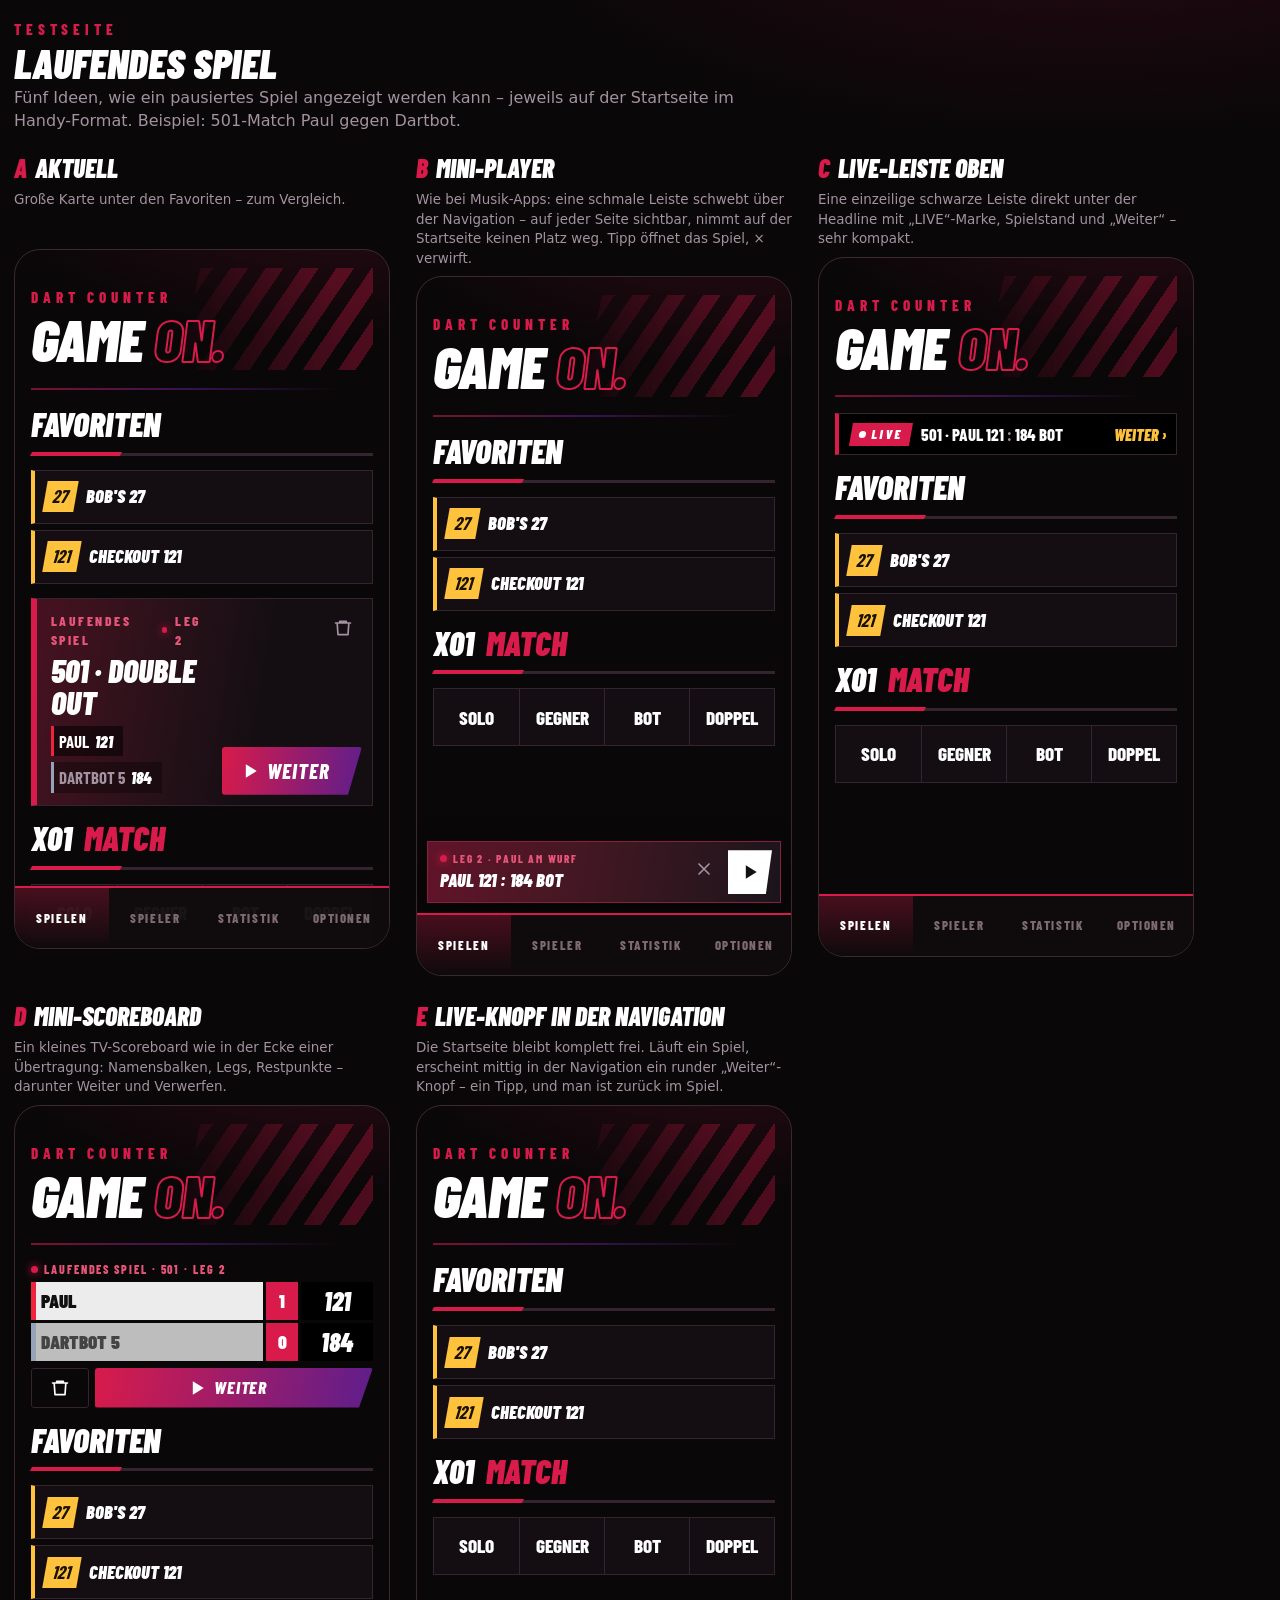
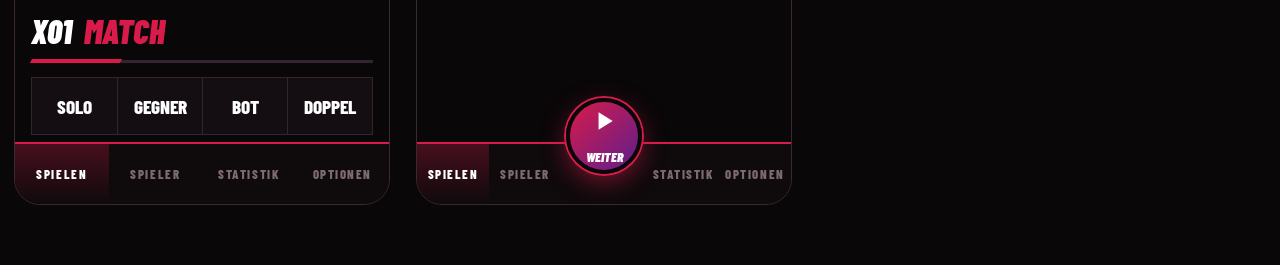
==== labs/laufendes-spiel.html @ 1eea0ac6 "Header-Streifen bis zur Hälfte, Testseite für laufende Spiele Co-Authored-By: Claude Opus 5.5 <norep" ====
<!DOCTYPE html>
<html lang="de">
<head>
<meta charset="UTF-8">
<meta name="viewport" content="width=device-width, initial-scale=1">
<title>Testseite · Laufendes Spiel</title>
<link rel="stylesheet" href="../css/fonts.css">
<link rel="stylesheet" href="../css/style.css">
<style>
  body { padding: 18px 14px 60px; }
  .wrap { max-width: 1700px; margin: 0 auto; display: flex; flex-direction: column; gap: 22px; }
  .intro { color: var(--muted); max-width: 780px; margin: 0; }
  .grid { display: flex; flex-wrap: wrap; gap: 26px; }
  .variant { width: 376px; display: flex; flex-direction: column; gap: 8px; }
  .variant > h2 { font-size: 1.6rem; font-weight: 900; font-style: italic; }
  .variant > h2 span { color: var(--red); margin-right: 8px; }
  .variant > p { margin: 0; color: var(--muted); font-size: .84rem; min-height: 3.8em; }
  .phone { position: relative; width: 376px; height: 700px; overflow: hidden; border: 1px solid #3a2a30; border-radius: 26px; background: radial-gradient(500px 240px at 85% -80px, color-mix(in srgb, var(--red) 18%, transparent), transparent 70%) no-repeat, var(--bg); }
  .screen { padding: 18px 16px 90px; display: flex; flex-direction: column; gap: 14px; height: 100%; overflow: hidden; }
  .screen .hero-title { font-size: 3.7rem; }
  .screen > * { flex-shrink: 0; }
  .nav-mock { position: absolute; left: 0; right: 0; bottom: 0; height: 62px; display: grid; grid-template-columns: repeat(4, 1fr); border-top: 2px solid var(--red); background: rgba(16, 11, 13, .96); }
  .nav-mock span { display: flex; align-items: center; justify-content: center; font-family: var(--display); font-weight: 800; font-size: .8rem; letter-spacing: .12em; text-transform: uppercase; color: #7d6b71; position: relative; }
  .nav-mock span.on { color: #fff; background: linear-gradient(180deg, color-mix(in srgb, var(--red) 28%, transparent), transparent); }
  .fav-mini { display: grid; gap: 6px; }
  .fav-mini div { height: 54px; border: 1px solid var(--line); border-left: 4px solid var(--gold); background: var(--panel); display: flex; align-items: center; gap: 10px; padding: 0 10px; font-family: var(--display); font-weight: 900; font-style: italic; text-transform: uppercase; font-size: 1.15rem; }
  .fav-mini b { background: var(--gold); color: #1a1200; padding: 2px 8px; transform: skewX(-10deg); }
  .live-dot { width: 7px; height: 7px; border-radius: 50%; background: var(--red); box-shadow: 0 0 8px var(--red); animation: live 1.6s ease-in-out infinite; display: inline-block; }
  @keyframes live { 50% { opacity: .3; } }

  /* B: Mini-Player über der Navigation */
  .mini-player { position: absolute; left: 10px; right: 10px; bottom: 72px; display: flex; align-items: center; gap: 10px; padding: 8px 8px 8px 12px; background: linear-gradient(100deg, color-mix(in srgb, var(--red) 40%, var(--panel)), var(--panel-2)); border: 1px solid color-mix(in srgb, var(--red) 50%, var(--line)); box-shadow: 0 10px 30px rgba(0,0,0,.6); }
  .mini-player .mp-info { flex: 1; min-width: 0; display: flex; flex-direction: column; }
  .mini-player small { font-family: var(--display); font-weight: 800; letter-spacing: .16em; font-size: .7rem; color: var(--accent-soft); text-transform: uppercase; display: flex; align-items: center; gap: 6px; }
  .mini-player b { font-family: var(--display); font-weight: 900; font-style: italic; text-transform: uppercase; font-size: 1.15rem; white-space: nowrap; overflow: hidden; text-overflow: ellipsis; }
  .mini-player .mp-go { width: 44px; height: 44px; display: grid; place-items: center; background: #fff; color: #111; clip-path: polygon(0 0, 100% 0, 86% 100%, 0 100%); }
  .mini-player .mp-x { color: var(--muted); padding: 4px; }

  /* C: schmale Live-Leiste oben */
  .live-strip { display: flex; align-items: center; gap: 10px; padding: 8px 10px 8px 12px; background: #000; border: 1px solid var(--line); border-left: 4px solid var(--red); }
  .live-strip .ls-tag { font-family: var(--display); font-weight: 900; font-size: .8rem; letter-spacing: .18em; color: #fff; background: var(--red); padding: 2px 8px; transform: skewX(-10deg); display: flex; align-items: center; gap: 6px; }
  .live-strip .ls-text { flex: 1; min-width: 0; font-family: var(--display); font-weight: 800; text-transform: uppercase; font-size: 1.05rem; white-space: nowrap; overflow: hidden; text-overflow: ellipsis; }
  .live-strip .ls-text em { color: var(--muted); font-style: normal; font-weight: 700; }
  .live-strip .ls-go { font-family: var(--display); font-weight: 900; font-style: italic; text-transform: uppercase; color: var(--gold); font-size: 1rem; }

  /* D: Mini-Scoreboard */
  .mini-sb { display: flex; flex-direction: column; gap: 3px; }
  .mini-sb .msb-top { display: flex; align-items: center; justify-content: space-between; font-family: var(--display); font-weight: 800; letter-spacing: .16em; font-size: .75rem; text-transform: uppercase; color: var(--accent-soft); }
  .mini-sb .msb-top span { display: flex; align-items: center; gap: 6px; }
  .mini-sb .msb-row { display: flex; height: 38px; gap: 3px; }
  .mini-sb .msb-name { flex: 1; background: #ececec; color: #111; display: flex; align-items: center; padding: 0 10px; font-family: var(--display); font-weight: 900; font-size: 1.2rem; text-transform: uppercase; box-shadow: inset 5px 0 0 var(--pc); }
  .mini-sb .msb-row:not(.act) .msb-name { background: #bdbdbd; color: #444; }
  .mini-sb .msb-legs { width: 32px; display: grid; place-items: center; background: var(--red); font-family: var(--display); font-weight: 900; font-size: 1.2rem; }
  .mini-sb .msb-score { width: 72px; display: grid; place-items: center; background: #000; font-family: var(--display); font-weight: 900; font-style: italic; font-size: 1.6rem; }
  .mini-sb .msb-go { display: flex; gap: 6px; margin-top: 4px; }
  .mini-sb .msb-go .btn { flex: 1; min-height: 40px; font-size: 1.1rem; }

  /* E: Navigation mit Live-Knopf */
  .nav-live { position: absolute; left: 50%; bottom: 30px; transform: translateX(-50%); width: 76px; height: 76px; border-radius: 50%; display: grid; place-items: center; background: linear-gradient(135deg, var(--red), var(--red-2)); border: 4px solid var(--bg); box-shadow: 0 0 0 2px var(--red), 0 8px 24px color-mix(in srgb, var(--red) 50%, transparent); font-family: var(--display); font-weight: 900; font-style: italic; text-transform: uppercase; font-size: .85rem; text-align: center; line-height: 1; z-index: 2; }
  .nav-live .ico { width: 26px; height: 26px; display: block; margin: 0 auto 2px; fill: #fff; stroke: none; }
  .nav-mock.gap { grid-template-columns: 1fr 1fr 86px 1fr 1fr; }
  .nav-pulse::after { content: ""; position: absolute; top: 12px; right: 30%; width: 7px; height: 7px; border-radius: 50%; background: var(--red); box-shadow: 0 0 8px var(--red); }
</style>
</head>
<body>
<div class="wrap">
  <header>
    <div class="kicker">Testseite</div>
    <h1 style="font-size:2.6rem;font-weight:900;font-style:italic">Laufendes Spiel</h1>
    <p class="intro">Fünf Ideen, wie ein pausiertes Spiel angezeigt werden kann – jeweils auf der Startseite im Handy-Format. Beispiel: 501-Match Paul gegen Dartbot.</p>
  </header>
  <div class="grid" id="grid"></div>
</div>

<script type="module">
const play = '<svg class="ico" viewBox="0 0 24 24" fill="currentColor"><path d="M7 4v16l13-8z"/></svg>';
const trash = '<svg class="ico" viewBox="0 0 24 24" fill="none" stroke="currentColor" stroke-width="2" stroke-linecap="round" stroke-linejoin="round"><path d="M3 6h18M8 6V4h8v2M19 6l-1 14H6L5 6"/></svg>';
const x = '<svg class="ico" viewBox="0 0 24 24" fill="none" stroke="currentColor" stroke-width="2" stroke-linecap="round"><path d="M18 6 6 18M6 6l12 12"/></svg>';

const hero = `<header class="hero"><div class="hero-stripes"></div><div class="kicker">Dart Counter</div><h1 class="hero-title">Game<span>On.</span></h1></header><div class="hero-divider"></div>`;
const favs = `<div class="block-head"><h2>Favoriten</h2></div><div class="fav-mini"><div><b>27</b>Bob's 27</div><div><b>121</b>Checkout 121</div></div>`;
const x01 = `<div class="block-head"><h2>X01 <em>Match</em></h2></div><div class="mode-bar"><button class="mode-seg">Solo</button><button class="mode-seg">Gegner</button><button class="mode-seg">Bot</button><button class="mode-seg">Doppel</button></div>`;
const nav = (cls = '', pulse = false) => `<div class="nav-mock ${cls}"><span class="on ${pulse ? 'nav-pulse' : ''}">Spielen</span><span>Spieler</span>${cls === 'gap' ? '<span></span>' : ''}<span>Statistik</span><span>Optionen</span></div>`;

const current = `<section class="resume-card"><a class="rc-main"><span class="rc-kicker">Laufendes Spiel <i></i> Leg 2</span><span class="rc-title">501 · Double Out</span>
  <span class="rc-players"><span class="rc-p on" style="--c:#ef233c">Paul <b>121</b></span><span class="rc-p" style="--c:#94a3b8">Dartbot 5 <b>184</b></span></span></a>
  <div class="rc-actions"><button class="icon-btn rc-discard">${trash}</button><a class="btn primary rc-go">${play} Weiter</a></div></section>`;

const V = [
  ['A', 'Aktuell', 'Große Karte unter den Favoriten – zum Vergleich.',
    `<div class="screen">${hero}${favs}${current}${x01}</div>${nav()}`],
  ['B', 'Mini-Player', 'Wie bei Musik-Apps: eine schmale Leiste schwebt über der Navigation – auf jeder Seite sichtbar, nimmt auf der Startseite keinen Platz weg. Tipp öffnet das Spiel, × verwirft.',
    `<div class="screen">${hero}${favs}${x01}</div>
     <div class="mini-player"><div class="mp-info"><small><i class="live-dot"></i>Leg 2 · Paul am Wurf</small><b>Paul 121 : 184 Bot</b></div><span class="mp-x">${x}</span><span class="mp-go">${play}</span></div>${nav()}`],
  ['C', 'Live-Leiste oben', 'Eine einzeilige schwarze Leiste direkt unter der Headline mit „LIVE“-Marke, Spielstand und „Weiter“ – sehr kompakt.',
    `<div class="screen">${hero}<div class="live-strip"><span class="ls-tag"><i class="live-dot" style="background:#fff;box-shadow:none"></i>LIVE</span><span class="ls-text">501 · Paul 121 <em>:</em> 184 Bot</span><span class="ls-go">Weiter ›</span></div>${favs}${x01}</div>${nav()}`],
  ['D', 'Mini-Scoreboard', 'Ein kleines TV-Scoreboard wie in der Ecke einer Übertragung: Namensbalken, Legs, Restpunkte – darunter Weiter und Verwerfen.',
    `<div class="screen">${hero}<div class="mini-sb"><div class="msb-top"><span><i class="live-dot"></i>Laufendes Spiel · 501 · Leg 2</span></div>
      <div class="msb-row act" style="--pc:#ef233c"><div class="msb-name">Paul</div><div class="msb-legs">1</div><div class="msb-score">121</div></div>
      <div class="msb-row" style="--pc:#94a3b8"><div class="msb-name">Dartbot 5</div><div class="msb-legs">0</div><div class="msb-score">184</div></div>
      <div class="msb-go"><button class="btn ghost" style="flex:0 0 auto">${trash}</button><button class="btn primary">${play} Weiter</button></div></div>${favs}${x01}</div>${nav()}`],
  ['E', 'Live-Knopf in der Navigation', 'Die Startseite bleibt komplett frei. Läuft ein Spiel, erscheint mittig in der Navigation ein runder „Weiter“-Knopf – ein Tipp, und man ist zurück im Spiel.',
    `<div class="screen">${hero}${favs}${x01}</div><a class="nav-live">${play}Weiter</a>${nav('gap')}`],
];

document.getElementById('grid').innerHTML = V.map(([n, t, d, html]) =>
  `<section class="variant"><h2><span>${n}</span>${t}</h2><p>${d}</p><div class="phone">${html}</div></section>`).join('');
</script>
</body>
</html>
---- css/fonts.css ----
/* Barlow Condensed (SIL Open Font License 1.1) – lokal eingebunden, Latin-Subset */
@font-face { font-family: "Barlow Condensed"; font-style: italic; font-weight: 700; font-display: swap; src: url("../fonts/barlow-condensed-700-italic.woff2") format("woff2"); }
@font-face { font-family: "Barlow Condensed"; font-style: italic; font-weight: 800; font-display: swap; src: url("../fonts/barlow-condensed-800-italic.woff2") format("woff2"); }
@font-face { font-family: "Barlow Condensed"; font-style: italic; font-weight: 900; font-display: swap; src: url("../fonts/barlow-condensed-900-italic.woff2") format("woff2"); }
@font-face { font-family: "Barlow Condensed"; font-style: normal; font-weight: 500; font-display: swap; src: url("../fonts/barlow-condensed-500.woff2") format("woff2"); }
@font-face { font-family: "Barlow Condensed"; font-style: normal; font-weight: 600; font-display: swap; src: url("../fonts/barlow-condensed-600.woff2") format("woff2"); }
@font-face { font-family: "Barlow Condensed"; font-style: normal; font-weight: 700; font-display: swap; src: url("../fonts/barlow-condensed-700.woff2") format("woff2"); }
@font-face { font-family: "Barlow Condensed"; font-style: normal; font-weight: 800; font-display: swap; src: url("../fonts/barlow-condensed-800.woff2") format("woff2"); }
@font-face { font-family: "Barlow Condensed"; font-style: normal; font-weight: 900; font-display: swap; src: url("../fonts/barlow-condensed-900.woff2") format("woff2"); }
---- css/style.css ----
/* =========================================================
   Dart Counter – „Broadcast“-Design in Bordeaux / Purpur
   Angelehnt an TV-Grafiken großer Dart-Turniere: kräftige,
   schräge Condensed-Schrift, rote Streifen, Scoreboard-Balken.
   ========================================================= */

:root {
  --bg: #0a0709;
  --panel: #140e13;
  --panel-2: #1c141b;
  --panel-3: #271c26;
  --line: #33242f;
  --text: #ffffff;
  --muted: #a3929f;
  --red: #d81b4a;
  --red-2: #5e1e8c;
  --red-deep: #4a1466;
  --gold: #ffc23d;
  --good: #22c55e;
  --amber: #f59e0b;
  --danger: #ff4053;
  --double: #c8174a;
  --triple: #16a34a;

  /* Aliase für bestehende Komponenten (Diagramme etc.) */
  --surface: var(--panel);
  --surface-2: var(--panel-2);
  --surface-3: var(--panel-3);
  --border: var(--line);
  --accent: var(--red);
  --accent-2: var(--red-2);
  --accent-soft: #e8557a;
  --accent-ink: #ffffff;
  --accent-glow: 0 8px 26px color-mix(in srgb, var(--red) 35%, transparent);
  --shadow: 0 14px 40px rgba(0, 0, 0, .55);
  --radius: 3px;

  --display: "Barlow Condensed", "Arial Narrow", system-ui, sans-serif;
  --body: system-ui, -apple-system, "Segoe UI", Roboto, Arial, sans-serif;
  --nav-h: 64px;
  --angle: 14px;
  color-scheme: dark;
}

* { box-sizing: border-box; }
html, body { margin: 0; }
body {
  background:
    radial-gradient(900px 420px at 85% -160px, color-mix(in srgb, var(--red) 18%, transparent), transparent 70%) no-repeat,
    var(--bg);
  color: var(--text);
  font-family: var(--body);
  font-size: 16px;
  line-height: 1.45;
  min-height: 100vh;
  -webkit-font-smoothing: antialiased;
  -webkit-tap-highlight-color: transparent;
}
a { color: inherit; text-decoration: none; }
button, input, select { font: inherit; color: inherit; }
button { cursor: pointer; }
h1, h2, h3, h4 { margin: 0; line-height: 1.1; font-family: var(--display); text-transform: uppercase; }
h3 { font-size: 1.35rem; font-weight: 800; letter-spacing: .03em; }
h4 { font-size: 1.15rem; font-weight: 800; margin-bottom: .5rem; }
code { font-size: .85em; background: var(--panel-2); padding: 1px 5px; }

.ico { width: 20px; height: 20px; flex: none; }
.ico.xs { width: 14px; height: 14px; vertical-align: -2px; }
.ico.lg { width: 44px; height: 44px; }
.muted { color: var(--muted); }
.small { font-size: .82rem; }
.center { text-align: center; }
.nowrap { white-space: nowrap; }
.grow { flex: 1; min-width: 0; }
.block { display: block; }
.row { display: flex; align-items: center; }
.row.gap { gap: .5rem; }
.row.wrap { flex-wrap: wrap; }
.row.between { justify-content: space-between; }
.good { color: var(--good); }
.bad { color: var(--danger); }
.label { font-family: var(--display); font-size: .85rem; font-weight: 700; text-transform: uppercase; letter-spacing: .14em; color: var(--muted); }

/* ---------- Seitenrahmen ---------- */

.page {
  max-width: 920px;
  margin: 0 auto;
  padding: calc(14px + env(safe-area-inset-top)) 16px calc(var(--nav-h) + 30px + env(safe-area-inset-bottom));
  display: flex;
  flex-direction: column;
  gap: 16px;
}
.page > *, .card, .panel { min-width: 0; }
.page.with-cta { padding-bottom: calc(120px + env(safe-area-inset-bottom)); }

.page-head { display: flex; align-items: center; gap: .7rem; min-height: 48px; }
.page-head h1 {
  flex: 1; display: flex; align-items: center; gap: .6rem; min-width: 0;
  font-size: 2.3rem; font-weight: 900; font-style: italic; letter-spacing: -.01em;
}

.section-title {
  display: flex; align-items: center; gap: 10px;
  margin-top: 8px;
  font-family: var(--display); font-size: 1rem; font-weight: 800; letter-spacing: .2em; text-transform: uppercase; color: var(--red);
}
.section-title::before { content: ""; width: 18px; height: 4px; background: var(--red); transform: skewX(-30deg); }
.section-row { display: flex; align-items: baseline; justify-content: space-between; }
.eyebrow { font-family: var(--display); font-size: .85rem; font-weight: 800; letter-spacing: .2em; text-transform: uppercase; color: var(--red); }
.text-link { font-family: var(--display); font-weight: 800; text-transform: uppercase; letter-spacing: .1em; color: var(--accent-soft); font-size: .95rem; }
.link-btn { border: 0; background: none; padding: 4px 0; color: var(--muted); text-decoration: underline; font-size: .85rem; }

.card, .panel {
  background: var(--panel);
  border: 1px solid var(--line);
  border-radius: var(--radius);
  padding: 16px;
  display: flex;
  flex-direction: column;
  gap: 12px;
}

/* ---------- Buttons & Eingaben ---------- */

.btn {
  display: inline-flex; align-items: center; justify-content: center; gap: .45rem;
  min-height: 46px; padding: 0 18px;
  border: 1px solid var(--line); border-radius: var(--radius);
  background: var(--panel-2);
  font-family: var(--display); font-size: 1.1rem; font-weight: 800; text-transform: uppercase; letter-spacing: .05em;
  transition: background .12s, transform .08s, border-color .12s;
  user-select: none;
}
.btn:hover { background: var(--panel-3); }
.btn:active { transform: scale(.97); }
.btn.primary {
  background: linear-gradient(100deg, var(--red), var(--red-2));
  border: 0; color: #fff; font-style: italic;
  clip-path: polygon(0 0, 100% 0, calc(100% - var(--angle)) 100%, 0 100%);
  padding-right: calc(18px + var(--angle));
}
.btn.primary:hover { filter: brightness(1.08); }
.btn.danger { background: var(--danger); border-color: var(--danger); color: #fff; }
.btn.ghost { background: transparent; }
.btn.ghost:hover { background: var(--panel-2); }
.btn.danger-text { color: var(--danger); }
.btn.big { min-height: 58px; font-size: 1.55rem; font-weight: 900; }
.btn.sm { min-height: 36px; padding: 0 12px; font-size: .95rem; }
.btn.full, .full { width: 100%; }
.btn:disabled { opacity: .4; pointer-events: none; filter: grayscale(.6); }

.icon-btn {
  width: 44px; height: 44px; flex: none;
  display: inline-grid; place-items: center;
  border: 1px solid var(--line); border-radius: var(--radius);
  background: var(--panel);
}
.icon-btn:hover { background: var(--panel-2); border-color: var(--red); }
.icon-btn.sm { width: 36px; height: 36px; }
.icon-btn.info-btn { background: transparent; border-color: transparent; color: var(--muted); }
.icon-btn.info-btn:hover { color: #fff; background: var(--panel-2); }

.input {
  min-height: 46px; padding: 0 12px; min-width: 0;
  border: 1px solid var(--line); border-radius: var(--radius);
  background: var(--panel-2); outline: none;
}
.input:focus { border-color: var(--red); box-shadow: 0 0 0 1px var(--red); }

.opt { display: flex; flex-direction: column; gap: .45rem; }
.opt > label { font-family: var(--display); font-size: .9rem; font-weight: 700; text-transform: uppercase; letter-spacing: .12em; color: var(--muted); }
.seg { display: inline-flex; flex-wrap: wrap; gap: 4px; align-self: flex-start; }
.seg.full { display: flex; align-self: stretch; }
.seg.full button { flex: 1; }
.seg button {
  min-height: 40px; padding: 0 14px;
  border: 1px solid var(--line); border-radius: var(--radius);
  background: var(--panel-2); color: var(--muted);
  font-family: var(--display); font-size: 1.05rem; font-weight: 800; text-transform: uppercase; letter-spacing: .04em;
}
.seg button.on { background: var(--red); border-color: var(--red); color: #fff; }
.seg.wrap button { min-width: 52px; padding: 0 10px; }

/* ---------- Startseite ---------- */

.hero { position: relative; padding: 18px 0 4px; overflow: hidden; }
.hero-stripes {
  position: absolute; right: -24px; top: -10px; width: calc(50% + 24px); height: 190px;
  background: repeating-linear-gradient(115deg, var(--red) 0 16px, transparent 16px 32px);
  opacity: .32; transform: skewX(-12deg); transform-origin: top right;
  -webkit-mask-image: linear-gradient(245deg, #000 25%, transparent 92%); mask-image: linear-gradient(245deg, #000 25%, transparent 92%);
}
.kicker { position: relative; font-family: var(--display); font-weight: 800; letter-spacing: .32em; font-size: .95rem; color: var(--red); text-transform: uppercase; }
.hero-title {
  position: relative; margin-top: 4px;
  font-size: clamp(3.6rem, 18vw, 6.6rem); font-weight: 900; font-style: italic; line-height: .9; letter-spacing: -.01em; white-space: nowrap;
}
.hero-title span { margin-left: .18em; color: transparent; -webkit-text-stroke: 2px var(--red); }

.go-bar {
  display: flex; align-items: center; justify-content: space-between; gap: 12px;
  padding: 14px calc(22px + var(--angle)) 14px 18px;
  background: linear-gradient(100deg, var(--red), var(--red-2));
  clip-path: polygon(0 0, 100% 0, calc(100% - var(--angle)) 100%, 0 100%);
  font-family: var(--display); font-weight: 900; font-style: italic; font-size: 1.55rem; text-transform: uppercase; line-height: 1.05;
}
.go-bar small { display: block; font-size: .85rem; font-weight: 800; letter-spacing: .18em; opacity: .85; font-style: normal; }
.go-bar .go-ico { width: 30px; height: 30px; fill: #fff; stroke: none; }
.go-sub { display: flex; justify-content: space-between; align-items: center; gap: 10px; margin-top: -10px; padding: 0 4px; font-size: .85rem; }

.block-head { display: flex; align-items: center; justify-content: space-between; gap: 10px; padding-bottom: 8px; border-bottom: 2px solid var(--line); position: relative; }
.block-head::after { content: ""; position: absolute; left: 0; bottom: -2px; width: 64px; height: 2px; background: var(--red); }
.block-head h2 { font-size: 2.1rem; font-weight: 900; font-style: italic; }
.block-head h2 em { color: var(--red); margin-left: .15em; }
section.block { display: flex; flex-direction: column; gap: 12px; }

.score-pick { display: grid; grid-template-columns: repeat(3, minmax(0, 1fr)); gap: 8px; padding: 0 6px; }
.score-pick button {
  min-height: 60px; border: 1px solid var(--line); background: var(--panel);
  font-family: var(--display); font-size: 2.2rem; font-weight: 900; font-style: italic; color: var(--muted);
  transform: skewX(-10deg); transition: background .12s, color .12s;
}
.score-pick button.on { background: linear-gradient(100deg, var(--red), var(--red-2)); border-color: var(--red); color: #fff; box-shadow: var(--accent-glow); }

.mode-grid { display: grid; grid-template-columns: repeat(4, minmax(0, 1fr)); gap: 8px; }
@media (max-width: 600px) { .mode-grid { grid-template-columns: repeat(2, minmax(0, 1fr)); } }
.mode-tile {
  display: flex; flex-direction: column; align-items: flex-start; gap: 2px; text-align: left;
  padding: 14px 14px 12px; border: 1px solid var(--line); border-left: 4px solid var(--red); border-radius: 0;
  background: var(--panel);
  transition: background .12s, transform .08s;
}
.mode-tile .ico { width: 26px; height: 26px; color: var(--red); margin-bottom: 8px; }
.mode-tile b { font-family: var(--display); font-size: 1.5rem; font-weight: 800; text-transform: uppercase; line-height: 1; }
.mode-tile span { font-size: .78rem; color: var(--muted); }
.mode-tile:hover { background: var(--panel-2); }
.mode-tile:active { transform: scale(.97); }

.strips { display: flex; flex-direction: column; gap: 8px; }
.strip { position: relative; }
.strip-main {
  width: 100%; display: flex; align-items: center; gap: 14px; text-align: left;
  padding: 12px 56px 12px 16px;
  background: var(--panel); border: 0; border-left: 5px solid var(--red);
  transform: skewX(-7deg); transform-origin: bottom left;
  transition: background .12s;
}
.strip-main > * { transform: skewX(7deg); }
.strip-main:hover { background: var(--panel-2); }
.strip-n { width: 74px; flex: none; font-family: var(--display); font-weight: 900; font-style: italic; font-size: 1.9rem; color: var(--red); }
.strip-text { display: flex; flex-direction: column; min-width: 0; }
.strip-text b { font-family: var(--display); font-weight: 800; font-size: 1.45rem; text-transform: uppercase; line-height: 1.05; }
.strip-text span { font-size: .78rem; color: var(--muted); }
.strip .info-btn { position: absolute; right: 6px; top: 50%; transform: translateY(-50%); }

.empty-cta { flex-direction: row; align-items: center; gap: 14px; border-style: dashed; }
.empty-cta .ico { width: 30px; height: 30px; color: var(--red); }

/* ---------- Listen, Badges ---------- */

.list { display: flex; flex-direction: column; gap: 6px; }
.list-row {
  display: flex; align-items: center; gap: 12px;
  padding: 10px 14px;
  background: var(--panel); border: 1px solid var(--line); border-left: 3px solid var(--line);
  border-radius: var(--radius);
}
a.list-row:hover { border-left-color: var(--red); background: var(--panel-2); }
.list-row .grow { display: flex; flex-direction: column; }
.row-title { font-family: var(--display); font-weight: 800; font-size: 1.15rem; text-transform: uppercase; }
.badge {
  min-width: 54px; height: 38px; padding: 0 6px; display: grid; place-items: center;
  font-family: var(--display); font-size: 1.1rem; font-weight: 900; font-style: italic;
  transform: skewX(-10deg);
}
.badge.match { background: var(--red); color: #fff; }
.badge.train { background: var(--panel-3); color: var(--amber); }
.tmain { font-family: var(--display); font-weight: 900; font-style: italic; font-size: 1.7rem; white-space: nowrap; }
.tmain small { font-size: .85rem; color: var(--muted); font-style: normal; font-weight: 700; }
.rank { width: 30px; height: 30px; display: grid; place-items: center; background: var(--panel-3); font-family: var(--display); font-weight: 900; font-size: 1.1rem; flex: none; transform: skewX(-10deg); }

.dot { width: 10px; height: 10px; background: var(--c); display: inline-block; flex: none; margin-right: 7px; vertical-align: 1px; transform: skewX(-15deg); }
.avatar {
  width: 42px; height: 42px; flex: none; display: inline-grid; place-items: center;
  background: var(--c); color: #fff;
  font-family: var(--display); font-weight: 900; font-style: italic; font-size: 1.5rem;
  transform: skewX(-8deg);
}
.chips { display: flex; flex-wrap: wrap; gap: 8px; }
.chip {
  display: inline-flex; align-items: center; gap: 5px; padding: 7px 14px;
  border: 1px solid var(--line); border-radius: 0; background: var(--panel-2);
  font-family: var(--display); font-weight: 700; font-size: 1.05rem; text-transform: uppercase; letter-spacing: .04em;
  transform: skewX(-8deg);
}
.chip:hover { border-color: var(--red); }
.chip.add { color: var(--accent-soft); border-style: dashed; background: transparent; }

/* ---------- Einrichtung ---------- */

.pick { display: flex; flex-wrap: wrap; gap: 8px; padding-left: 4px; }
.pchip {
  display: inline-flex; align-items: center; gap: 8px;
  min-height: 46px; padding: 0 16px 0 12px;
  border: 1px solid var(--line); border-radius: 0; background: var(--panel-2);
  font-family: var(--display); font-weight: 800; font-size: 1.25rem; text-transform: uppercase;
  transform: skewX(-8deg);
  transition: background .12s, border-color .12s;
}
.pchip.on { border-color: var(--c); background: color-mix(in srgb, var(--c) 28%, var(--panel)); box-shadow: inset 4px 0 0 var(--c); }
.pchip .num { min-width: 24px; height: 24px; display: grid; place-items: center; background: var(--c); color: #fff; font-weight: 900; font-size: 1rem; }
.pchip .ico.xs { opacity: .75; }
.add-row { display: flex; flex-wrap: wrap; gap: 8px; padding-left: 4px; }

.teams { display: grid; grid-template-columns: repeat(2, minmax(0, 1fr)); gap: 8px; }
.team-box { border: 1px solid var(--line); border-top: 4px solid #3b82f6; padding: 10px; display: flex; flex-direction: column; gap: 6px; background: var(--panel-2); }
.team-box.t1 { border-top-color: var(--amber); }
.team-title { font-family: var(--display); font-size: 1rem; font-weight: 900; letter-spacing: .14em; text-transform: uppercase; }
.team-member { display: flex; align-items: center; justify-content: space-between; gap: 4px; padding: 8px 10px; border: 0; background: var(--panel); font-family: var(--display); font-weight: 700; font-size: 1.1rem; text-transform: uppercase; text-align: left; }

.opt-summary {
  display: flex; align-items: center; justify-content: space-between; width: 100%;
  padding: 12px 14px; border: 1px solid var(--line); border-left: 4px solid var(--red); background: var(--panel-2);
  font-family: var(--display); font-weight: 800; font-size: 1.25rem; text-transform: uppercase; text-align: left;
}
.opt-summary::after { content: "›"; color: var(--muted); font-size: 1.6rem; line-height: 1; }

.setup-cta {
  position: fixed; left: 0; right: 0; bottom: 0; z-index: 20;
  padding: 16px 16px calc(14px + env(safe-area-inset-bottom));
  background: linear-gradient(180deg, transparent, var(--bg) 40%);
  display: flex; flex-direction: column; align-items: center; gap: 6px;
}
.setup-cta .btn { max-width: 560px; }
.cta-hint { font-size: .85rem; color: var(--muted); text-align: center; }

/* ---------- Navigation ---------- */

.nav {
  position: fixed; left: 0; right: 0; bottom: 0; z-index: 20;
  height: calc(var(--nav-h) + env(safe-area-inset-bottom));
  padding-bottom: env(safe-area-inset-bottom);
  display: grid; grid-template-columns: repeat(4, 1fr);
  background: rgba(16, 11, 13, .96); backdrop-filter: blur(10px);
  border-top: 2px solid var(--red);
}
.nav-item {
  display: flex; flex-direction: column; align-items: center; justify-content: center; gap: 3px;
  font-family: var(--display); font-size: .9rem; font-weight: 800; letter-spacing: .14em; text-transform: uppercase; color: #7d6b71;
}
.nav-item.active { color: #fff; background: linear-gradient(180deg, color-mix(in srgb, var(--red) 28%, transparent), transparent); }
.nav-item.active .ico { color: var(--red); }

/* ---------- Spieler & Statistik ---------- */

.stat-grid { display: grid; grid-template-columns: repeat(auto-fill, minmax(150px, 1fr)); gap: 8px; }
.stat { background: var(--panel); border: 1px solid var(--line); border-top: 3px solid var(--red); padding: 10px 14px 12px; }
.stat-v { font-family: var(--display); font-size: 2.3rem; font-weight: 900; font-style: italic; line-height: 1.05; }
.stat-l { font-family: var(--display); font-size: .9rem; font-weight: 700; letter-spacing: .1em; text-transform: uppercase; color: var(--muted); }
.table-wrap { overflow-x: auto; margin: 0 -4px; }
.stats-table { width: 100%; border-collapse: collapse; font-variant-numeric: tabular-nums; }
.stats-table th, .stats-table td { padding: 8px 10px; text-align: right; white-space: nowrap; border-bottom: 1px solid var(--line); }
.stats-table thead th { font-family: var(--display); font-size: 1.05rem; font-weight: 800; text-transform: uppercase; letter-spacing: .05em; border-bottom: 2px solid var(--red); }
.stats-table tbody th { text-align: left; font-family: var(--display); font-weight: 700; font-size: 1rem; text-transform: uppercase; letter-spacing: .05em; color: var(--muted); }
.stats-table td { font-weight: 600; }
.stats-table .left { text-align: left; }
.stats-table tr:last-child td, .stats-table tr:last-child th { border-bottom: 0; }
.sort { border: 0; background: none; color: var(--muted); font-family: var(--display); font-weight: 800; font-size: 1.05rem; text-transform: uppercase; padding: 2px 4px; }
.sort.on { color: var(--red); }
.board-grid { display: grid; grid-template-columns: repeat(auto-fill, minmax(260px, 1fr)); gap: 10px; }
.lb-row { display: flex; align-items: center; gap: 10px; padding: 4px 0; font-weight: 600; }
.lb-row b { font-family: var(--display); font-size: 1.4rem; font-weight: 900; font-style: italic; }
.swatches { display: flex; gap: 8px; flex-wrap: wrap; }
.swatch { width: 32px; height: 32px; background: var(--c); border: 3px solid transparent; transform: skewX(-10deg); }
.swatch.on { border-color: #fff; }

.winner {
  flex-direction: row; align-items: center; gap: 16px;
  border: 0; border-left: 6px solid var(--pc);
  background: linear-gradient(100deg, color-mix(in srgb, var(--red) 32%, transparent), color-mix(in srgb, var(--red-2) 8%, transparent) 70%), var(--panel);
}
.winner .ico.lg { color: var(--gold); }
.winner-name { font-family: var(--display); font-size: 2.6rem; font-weight: 900; font-style: italic; text-transform: uppercase; line-height: 1; }
.final-score { margin-left: auto; font-family: var(--display); font-size: 3.4rem; font-weight: 900; font-style: italic; white-space: nowrap; }
.final-score small { font-size: 1rem; color: var(--muted); }

.filter-row { display: flex; align-items: center; gap: 10px; flex-wrap: wrap; }

/* ---------- Spielbildschirm ---------- */

body.in-game { overflow: hidden; }
.game {
  height: 100vh; height: 100dvh;
  max-width: 1280px; margin: 0 auto;
  display: grid;
  grid-template-columns: minmax(0, 1fr);
  grid-template-rows: auto auto auto 1fr;
  grid-template-areas: "bar" "board" "info" "pad";
  gap: 8px;
  padding: calc(8px + env(safe-area-inset-top)) 10px calc(10px + env(safe-area-inset-bottom));
}
.game.training { grid-template-areas: "bar" "board" "focus" "pad"; }
@media (min-width: 900px) and (min-aspect-ratio: 1/1) {
  .game { grid-template-columns: minmax(0, 1fr) minmax(380px, 460px); grid-template-rows: auto auto 1fr; grid-template-areas: "bar bar" "board pad" "info pad"; padding: 14px 18px; gap: 12px; }
  .game.training { grid-template-areas: "bar bar" "board pad" "focus pad"; }
  .scoreboard:not(.n3):not(.n4):not(.n5) .sb-row { height: 96px; }
  .scoreboard:not(.n3):not(.n4):not(.n5) .sb-score { font-size: 4.4rem; }
}

.game-bar { grid-area: bar; display: flex; align-items: center; gap: 6px; }
.game-title { flex: 1; min-width: 0; display: flex; flex-direction: column; line-height: 1.1; text-align: center; }
.game-title b { font-family: var(--display); font-weight: 800; font-size: 1.05rem; letter-spacing: .1em; text-transform: uppercase; white-space: nowrap; overflow: hidden; text-overflow: ellipsis; }
.game-title .muted { font-family: var(--display); font-weight: 700; letter-spacing: .18em; text-transform: uppercase; font-size: .8rem; color: var(--red); }

/* Scoreboard (TV-Stil) */
.scoreboard { grid-area: board; display: flex; flex-direction: column; gap: 5px; align-self: start; }
.sb-legend { display: flex; gap: 4px; font-family: var(--display); font-size: .72rem; font-weight: 800; letter-spacing: .16em; text-transform: uppercase; color: var(--muted); }
.sb-legend span { text-align: center; }
.sb-legend span:first-child { flex: 1; }
.sb-legend span:not(:first-child):not(:last-child) { width: 50px; }
.sb-legend span:last-child { width: clamp(108px, 33%, 210px); }
.sb-row { display: flex; gap: 4px; height: 76px; transition: opacity .2s; }
.sb-row:not(.act) { opacity: .58; }
.sb-row.done { opacity: .4; }
.sb-name {
  flex: 1; min-width: 0;
  display: flex; flex-direction: column; justify-content: center; gap: 1px;
  padding: 0 12px 0 16px;
  background: #ececec; color: #121212;
  box-shadow: inset 5px 0 0 var(--pc);
}
.sb-row.act .sb-name { background: #fff; box-shadow: inset 9px 0 0 var(--pc); }
.sb-names { font-family: var(--display); font-weight: 700; font-size: 1.65rem; text-transform: uppercase; line-height: 1; white-space: nowrap; overflow: hidden; text-overflow: ellipsis; color: #777; }
.sb-names .cur { color: #121212; font-weight: 900; }
.sb-names i { font-style: normal; color: #aaa; margin: 0 .25em; }
.sb-names .ico { margin-right: 3px; }
.sb-meta { font-size: .74rem; font-weight: 600; color: #5b5b5b; white-space: nowrap; overflow: hidden; text-overflow: ellipsis; }
.sb-box { width: 50px; flex: none; display: grid; place-items: center; background: var(--red); font-family: var(--display); font-size: 2.1rem; font-weight: 900; }
.sb-box.set { background: var(--red-deep); }
.sb-score {
  width: clamp(108px, 33%, 210px); flex: none;
  display: grid; place-items: center;
  background: #050304; border: 1px solid #241a1d;
  font-family: var(--display); font-size: 3.5rem; font-weight: 900; font-style: italic; letter-spacing: -.01em;
}
.sb-row.act .sb-score { border-color: var(--red); box-shadow: inset 0 -4px 0 var(--red); }
.sb-score.sm { font-size: 2.3rem; }
.scoreboard.n3 .sb-row { height: 64px; }
.scoreboard.n3 .sb-score { font-size: 2.9rem; }
.scoreboard.n4 .sb-row, .scoreboard.n5 .sb-row { height: 52px; }
.scoreboard.n4 .sb-score, .scoreboard.n5 .sb-score { font-size: 2.3rem; }
.scoreboard.n4 .sb-names, .scoreboard.n5 .sb-names { font-size: 1.3rem; }
.scoreboard.n4 .sb-meta, .scoreboard.n5 .sb-meta { display: none; }
.scoreboard.n4 .sb-box, .scoreboard.n5 .sb-box { font-size: 1.6rem; width: 42px; }

.sb-info {
  grid-area: info; align-self: start;
  display: flex; flex-direction: column; gap: 6px;
  padding: 10px 14px; background: var(--panel); border: 1px solid var(--line); border-left: 4px solid var(--red);
}
.sb-turn { display: flex; align-items: center; gap: 6px; flex-wrap: wrap; font-family: var(--display); font-size: 1.35rem; font-weight: 800; text-transform: uppercase; }
.sb-turn > span:not(.slots) { color: var(--muted); font-weight: 700; font-size: 1rem; letter-spacing: .1em; }
.sb-turn .slots { margin-left: auto; }
.sb-route { display: flex; gap: 6px; flex-wrap: wrap; }
.sb-route:empty { display: none; }
.sb-route span { font-family: var(--display); font-weight: 900; font-style: italic; font-size: 1.25rem; color: #1a1200; background: var(--gold); padding: 0 10px; transform: skewX(-10deg); }
.sb-route.inline { justify-content: center; display: inline-flex; }
.sb-last { font-size: .82rem; color: var(--muted); }
.sb-last b { color: #fff; }

.slots { display: inline-flex; gap: 5px; }
.slot { width: 50px; height: 32px; display: grid; place-items: center; border: 1px dashed var(--line); font-family: var(--display); font-weight: 800; font-size: 1.1rem; transform: skewX(-10deg); }
.slot.filled { border: 1px solid var(--red); background: var(--panel-2); }
.slot.hit { color: var(--good); border-color: var(--good); }

/* Eingabe */
.pad { grid-area: pad; display: flex; flex-direction: column; gap: 6px; min-height: 0; }
.pad button {
  border: 1px solid #2a1e22; border-radius: 0; background: var(--panel-2);
  font-family: var(--display); font-weight: 800; font-size: 1.5rem;
  transition: background .08s, transform .06s; user-select: none; touch-action: manipulation;
}
.pad button:active { transform: scale(.96); background: var(--panel-3); }
@media (hover: hover) { .pad button:hover { background: var(--panel-3); } }

.kp-top { display: flex; flex-direction: column; gap: 6px; }
.kp-display {
  height: 64px; display: grid; place-items: center;
  background: #000; border: 2px solid var(--red);
  font-family: var(--display); font-size: 3rem; font-weight: 900; font-style: italic;
}
.kp-display.empty { color: #4a3a40; }
.kp-quick { display: grid; grid-auto-flow: column; grid-auto-columns: minmax(0, 1fr); gap: 4px; }
.kp-quick button { min-height: 42px; font-size: 1.15rem; padding: 0; }
.kp-quick button.accent { grid-column: span 2; background: var(--gold); color: #1a1200; border-color: var(--gold); font-style: italic; font-weight: 900; }
.kp-grid { flex: 1; display: grid; grid-template-columns: repeat(3, 1fr); grid-auto-rows: minmax(52px, 1fr); gap: 5px; min-height: 0; }
.kp-grid button { font-size: 2.1rem; }
.kp-grid .ok { background: linear-gradient(100deg, var(--red), var(--red-2)); border-color: var(--red); font-style: italic; font-weight: 900; }
.muted-key { color: var(--muted); }

.dp-mods { display: grid; grid-template-columns: 1fr 1fr; gap: 5px; }
.dp-mods button { min-height: 48px; font-size: 1.3rem; letter-spacing: .12em; text-transform: uppercase; }
.dp-mods button.on.d { background: var(--double); border-color: var(--double); }
.dp-mods button.on.t { background: var(--triple); border-color: var(--triple); }
.dp-grid { flex: 1; display: grid; grid-template-columns: repeat(5, 1fr); grid-auto-rows: minmax(46px, 1fr); gap: 5px; min-height: 0; }
.dp-row { display: grid; grid-template-columns: repeat(4, 1fr); gap: 5px; }
.dp-row button { min-height: 50px; font-size: 1.3rem; text-transform: uppercase; }
.dp-row .miss { color: var(--danger); }

.bot-pad {
  align-items: center; justify-content: center; gap: 14px; padding: 20px;
  background: repeating-linear-gradient(115deg, color-mix(in srgb, var(--red) 7%, transparent) 0 14px, transparent 14px 28px), var(--panel);
  border: 1px solid var(--line);
}
.bot-think { display: flex; align-items: center; gap: 10px; font-family: var(--display); font-size: 1.6rem; font-weight: 800; text-transform: uppercase; }
.bot-think .ico { width: 34px; height: 34px; color: var(--red); animation: bob 1s ease-in-out infinite; }
@keyframes bob { 50% { transform: translateY(-4px); } }

/* Training */
.focus {
  grid-area: focus; position: relative; align-self: start;
  display: flex; flex-direction: column; align-items: center; text-align: center;
  padding: 12px 14px;
  background: repeating-linear-gradient(115deg, color-mix(in srgb, var(--red) 6%, transparent) 0 16px, transparent 16px 32px), var(--panel);
  border: 1px solid var(--line); border-left: 6px solid var(--pc);
}
.focus-who { font-family: var(--display); font-size: 1.15rem; font-weight: 800; text-transform: uppercase; letter-spacing: .06em; color: var(--muted); }
.focus-who b { color: #fff; }
.focus-label { font-family: var(--display); font-size: .95rem; font-weight: 800; letter-spacing: .2em; text-transform: uppercase; color: var(--red); }
.focus-big { font-family: var(--display); font-size: clamp(4rem, 19vw, 7rem); font-weight: 900; font-style: italic; line-height: .95; }
.focus-big small { font-size: .38em; color: var(--muted); }
.focus-sub { color: var(--muted); font-size: .9rem; }
.focus-sub b { color: #fff; }
.focus-foot { display: flex; align-items: center; gap: 10px; flex-wrap: wrap; justify-content: center; margin-top: 6px; }
.hits { justify-content: flex-end; }
.hits .label { text-align: center; }
.hit-grid { flex: 1; display: grid; gap: 6px; grid-auto-rows: minmax(84px, 1fr); max-height: 280px; }
.hit-grid.n2 { grid-template-columns: 1fr 1fr; }
.hit-grid.n4 { grid-template-columns: repeat(4, 1fr); }
.hit-grid button { font-size: 2.6rem; font-weight: 900; font-style: italic; text-transform: uppercase; }
.hit-grid.n2 button { font-size: 1.9rem; }
.hit-grid .miss { color: var(--danger); }
.hit-grid .hit { background: var(--good); border-color: var(--good); color: #04130a; }

/* ---------- Dialoge & Toasts ---------- */

.modal-back {
  position: fixed; inset: 0; z-index: 50;
  background: rgba(0, 0, 0, .7);
  display: grid; place-items: center; padding: 16px;
  animation: fade .15s ease-out;
}
.modal {
  width: min(440px, 100%);
  background: var(--panel); border: 1px solid var(--line); border-top: 4px solid var(--red);
  padding: 20px; box-shadow: var(--shadow);
  display: flex; flex-direction: column; gap: 14px;
  animation: pop .18s ease-out;
}
.modal h3 { font-size: 1.8rem; font-weight: 900; font-style: italic; }
.modal p { margin: 0; }
.modal.sheet { width: min(580px, 100%); max-height: 86vh; overflow-y: auto; }
.modal-btns { display: flex; gap: 8px; justify-content: flex-end; flex-wrap: wrap; }
.modal-btns.grid { display: grid; grid-template-columns: repeat(auto-fit, minmax(130px, 1fr)); }
.modal-btns.grid .btn { min-height: 54px; }
.modal-btns.grid .btn.primary { clip-path: none; padding-right: 18px; }
@keyframes fade { from { opacity: 0; } }
@keyframes pop { from { transform: translateY(8px); opacity: 0; } }

.rules { display: flex; flex-direction: column; gap: 14px; }
.rule-goal { font-size: 1.05rem; font-weight: 600; }
.rule-h { font-family: var(--display); font-size: 1rem; font-weight: 800; letter-spacing: .18em; text-transform: uppercase; color: var(--red); margin-bottom: 6px; }
.rules ol { margin: 0; padding-left: 1.3em; display: flex; flex-direction: column; gap: 6px; }
.rules li, .rules p, .rules dd { color: #cdbfc4; }
.rules b, .rules dt { color: #fff; }
.rules dl { margin: 0; display: grid; grid-template-columns: auto 1fr; gap: 6px 14px; }
.rules dt { font-family: var(--display); font-weight: 800; font-size: 1.1rem; text-transform: uppercase; }
.rules dd { margin: 0; }
.rule-tip { background: var(--panel-2); border-left: 4px solid var(--gold); padding: 10px 12px; color: #fff !important; }

.toast {
  position: fixed; left: 50%; top: calc(14px + env(safe-area-inset-top)); z-index: 60;
  transform: translate(-50%, -20px); opacity: 0; pointer-events: none;
  max-width: calc(100% - 32px);
  padding: 10px 26px 10px 18px;
  background: var(--panel-3); border-left: 5px solid var(--red);
  clip-path: polygon(0 0, 100% 0, calc(100% - 12px) 100%, 0 100%);
  font-family: var(--display); font-weight: 800; font-size: 1.25rem; text-transform: uppercase; letter-spacing: .03em;
  transition: opacity .2s, transform .2s;
}
.toast.show { opacity: 1; transform: translate(-50%, 0); }
.toast.bad { background: var(--danger); border-left-color: #fff; }
.toast.big {
  top: 36%; padding: 18px 40px 18px 24px;
  background: linear-gradient(100deg, var(--red), var(--red-2)); border-left: 8px solid var(--gold);
  font-size: 1.9rem; font-weight: 900; font-style: italic; line-height: 1.1;
}
.toast.big .small { font-size: 1rem; font-style: normal; font-weight: 700; letter-spacing: .1em; }
.toast.big .ico { width: 28px; height: 28px; color: var(--gold); vertical-align: -5px; }

/* ---------- Diagramme ---------- */

.chart-card { gap: 8px; }
.chart-head { display: flex; align-items: baseline; justify-content: space-between; gap: 8px; flex-wrap: wrap; }
.chart { display: flex; flex-direction: column; gap: 8px; min-width: 0; }
.chart-plot { position: relative; outline: none; touch-action: pan-y; }
.chart-plot:focus-visible { box-shadow: 0 0 0 2px var(--red); }
.chart-plot svg { display: block; max-width: 100%; height: auto; overflow: visible; }
.chart .grid { stroke: var(--line); stroke-width: 1; }
.chart .axis { fill: var(--muted); font-size: 11px; font-variant-numeric: tabular-nums; }
.chart .crosshair { stroke: var(--muted); stroke-width: 1; }
.chart .band-hl { fill: var(--panel-2); }
.chart .ring { stroke: var(--panel); stroke-width: 2; }
.chart .end-label { fill: #fff; font-size: 12px; font-weight: 700; }
.chart .cap-label { fill: var(--muted); font-size: 11px; font-weight: 600; }
.chart-legend { display: flex; flex-wrap: wrap; gap: 4px 14px; font-size: .82rem; color: var(--muted); font-weight: 600; }
.lg-item { display: inline-flex; align-items: center; gap: 6px; }
.lg-key { display: inline-block; background: var(--c); }
.lg-key.line { width: 14px; height: 2px; }
.lg-key.rect { width: 10px; height: 10px; }
.chart-tip { position: absolute; top: 4px; z-index: 2; pointer-events: none; min-width: 130px; max-width: 260px; padding: 7px 10px; background: var(--panel-3); border-left: 3px solid var(--red); box-shadow: var(--shadow); font-size: .8rem; }
.tip-head { color: var(--muted); font-size: .74rem; margin-bottom: 3px; }
.tip-row { display: flex; align-items: center; gap: 7px; white-space: nowrap; }
.tip-row b { font-size: .92rem; }
.tip-key { width: 12px; height: 2px; background: var(--c); flex: none; }
.chart-table summary { cursor: pointer; color: var(--muted); font-size: .8rem; font-weight: 600; }
.chart-table table { margin-top: 6px; font-size: .85rem; }
.multiples { display: grid; grid-template-columns: repeat(2, minmax(0, 1fr)); gap: 10px; }
@media (max-width: 639px) { .multiples { grid-template-columns: minmax(0, 1fr); } }

/* ---------- Sync ---------- */

.sync-pill { display: inline-flex; align-items: center; gap: 5px; padding: 3px 10px; font-family: var(--display); font-size: .9rem; font-weight: 800; text-transform: uppercase; letter-spacing: .06em; background: var(--panel-2); color: var(--muted); }
.sync-pill.synced { color: var(--good); }
.sync-pill.pending, .sync-pill.connecting { color: var(--amber); }
.sync-pill.error { color: var(--danger); }

@media (max-width: 380px) {
  .slot { width: 40px; }
  .sb-names { font-size: 1.4rem; }
}

.list-row .grow > b { font-family: var(--display); font-size: 1.3rem; font-weight: 800; text-transform: uppercase; line-height: 1.05; }

/* ---------- Profil-Symbole ---------- */
.avatar .ico { width: 62%; height: 62%; transform: skewX(8deg); }
.page-head .avatar { width: 48px; height: 48px; font-size: 1.8rem; }
.icon-pick { display: grid; grid-template-columns: repeat(auto-fill, minmax(50px, 1fr)); gap: 6px; }
.icon-pick button {
  height: 50px; display: grid; place-items: center;
  border: 1px solid var(--line); border-radius: 0; background: var(--panel-2); color: #fff;
  font-family: var(--display); font-weight: 900; font-style: italic; font-size: 1.6rem;
  transform: skewX(-8deg);
}
.icon-pick button .ico { width: 26px; height: 26px; transform: skewX(8deg); }
.icon-pick button:hover { border-color: var(--c); }
.icon-pick button.on { background: var(--c); border-color: var(--c); box-shadow: 0 0 0 2px #fff inset; }
.pico { margin-right: 4px; }
.pchip .pico { color: var(--c); opacity: 1; width: 18px; height: 18px; }
.sb-names .pico { color: var(--pc); width: 1em; height: 1em; vertical-align: -.1em; }

/* ---------- Ausbullen ---------- */
.bull-list { display: flex; flex-direction: column; gap: 8px; }
.bull-row {
  display: flex; align-items: center; justify-content: space-between; gap: 10px; flex-wrap: wrap;
  padding: 12px 14px; background: var(--panel); border: 1px solid var(--line); box-shadow: inset 6px 0 0 var(--pc);
}
.bull-row.win { border-color: var(--gold); box-shadow: inset 6px 0 0 var(--pc), 0 0 0 1px var(--gold); }
.bull-row.out { opacity: .45; }
.bull-name { display: flex; flex-direction: column; padding-left: 6px; }
.bull-name b { font-family: var(--display); font-size: 1.6rem; font-weight: 900; font-style: italic; text-transform: uppercase; line-height: 1; }
.bull-name small { color: var(--muted); font-size: .75rem; }
.bull-btns { display: flex; gap: 6px; }
.bull-btn { min-height: 46px; padding: 0 16px; border: 1px solid var(--line); background: var(--panel-2); font-family: var(--display); font-size: 1.2rem; font-weight: 900; font-style: italic; text-transform: uppercase; transform: skewX(-8deg); }
.bull-btn.bull { background: var(--red-2); border-color: var(--red); }
.bull-btn.outer { background: #14532d; border-color: #16a34a; }
.bull-btn.miss { color: var(--muted); }
.bull-res { font-family: var(--display); font-size: 1.4rem; font-weight: 900; font-style: italic; text-transform: uppercase; padding: 4px 14px; transform: skewX(-8deg); }
.bull-res.bull { background: var(--red); }
.bull-res.outer { background: #16a34a; }
.bull-res.miss { background: var(--panel-3); color: var(--muted); }
.bull-row.win .bull-res { box-shadow: 0 0 0 2px var(--gold); }
.bull-tie { border-left: 4px solid var(--gold); }

/* ---------- Checkout-Banner (TV-Stil) ---------- */
.co-banner { display: grid; grid-template-columns: auto 1fr; background: #000; border: 1px solid #2a2014; }
.co-banner .co-lab { writing-mode: vertical-rl; transform: rotate(180deg); background: var(--gold); color: #1a1200; font-family: var(--display); font-weight: 900; letter-spacing: .2em; font-size: .8rem; text-align: center; padding: 6px 3px; text-transform: uppercase; }
.co-banner .co-darts { display: grid; grid-template-columns: repeat(3, minmax(0, 1fr)); }
.co-banner .co-d { padding: 5px 4px 7px; text-align: center; border-left: 1px solid #2a2014; min-width: 0; }
.co-banner .co-d small { display: block; font-family: var(--display); font-weight: 700; font-size: .7rem; letter-spacing: .14em; color: #8a7a55; text-transform: uppercase; }
.co-banner .co-d b { font-family: var(--display); font-size: 2rem; font-weight: 900; font-style: italic; color: var(--gold); line-height: 1.05; }
.co-banner .co-d.next { background: linear-gradient(180deg, rgba(255, 194, 61, .2), transparent); }
.co-banner .co-d.done b { color: #6b5f47; font-size: 1.5rem; }
.co-banner .co-d.empty b { color: #2c261c; }

/* ---------- Lieblingsdoppel ---------- */
.fav-badge { font-family: var(--display); font-weight: 900; font-style: italic; font-size: 1.4rem; background: var(--gold); color: #1a1200; padding: 0 12px; transform: skewX(-10deg); }
.dbl-list { display: grid; grid-template-columns: repeat(auto-fill, minmax(120px, 1fr)); gap: 6px; }
.dbl-item { display: flex; flex-direction: column; padding: 8px 10px; background: var(--panel-2); border: 1px solid var(--line); border-left: 3px solid var(--line); }
.dbl-item.on { border-left-color: var(--gold); }
.dbl-item b { font-family: var(--display); font-size: 1.5rem; font-weight: 900; font-style: italic; line-height: 1; }
.dbl-item span { font-size: .78rem; color: var(--muted); }

/* ---------- Checkout 121 ---------- */
.c121-meta { display: flex; justify-content: center; gap: 14px; flex-wrap: wrap; margin-bottom: 6px; font-family: var(--display); font-weight: 700; font-size: 1.05rem; text-transform: uppercase; letter-spacing: .05em; color: var(--muted); }
.c121-meta b { color: #fff; }
.hearts { color: var(--red); letter-spacing: .12em; font-size: 1.2rem; }

/* ---------- Favoriten ---------- */
.fav-grid { display: grid; grid-template-columns: repeat(3, minmax(0, 1fr)); gap: 8px; }
@media (max-width: 700px) { .fav-grid { grid-template-columns: minmax(0, 1fr); } }
.fav-tile { position: relative; }
.fav-main {
  width: 100%; height: 100%; display: flex; align-items: center; gap: 12px; text-align: left;
  padding: 12px 46px 12px 12px;
  background: linear-gradient(100deg, color-mix(in srgb, var(--red) 22%, var(--panel)), var(--panel) 70%);
  border: 1px solid var(--line); border-left: 4px solid var(--gold);
  transition: background .12s, transform .08s;
}
.fav-main:hover { border-color: var(--gold); }
.fav-main:active { transform: scale(.98); }
.fav-art { min-width: 58px; height: 46px; padding: 0 6px; display: grid; place-items: center; background: var(--gold); color: #1a1200; font-family: var(--display); font-weight: 900; font-style: italic; font-size: 1.5rem; transform: skewX(-10deg); flex: none; }
.fav-text { display: flex; flex-direction: column; min-width: 0; }
.fav-text b { font-family: var(--display); font-size: 1.35rem; font-weight: 900; font-style: italic; text-transform: uppercase; line-height: 1.05; }
.fav-text span { font-size: .76rem; color: var(--muted); white-space: nowrap; overflow: hidden; text-overflow: ellipsis; }
.fav-text .fav-players { color: #ddd; font-weight: 600; }
.fav-go { display: none; }
.fav-del { position: absolute; top: 6px; right: 6px; background: transparent; border-color: transparent; color: var(--muted); }
.fav-del:hover { color: #fff; }
.fav-empty { display: flex; align-items: center; gap: 12px; padding: 12px 14px; border: 1px dashed var(--line); color: var(--muted); font-size: .85rem; }
.fav-empty .ico { color: var(--gold); width: 26px; height: 26px; }
.fav-empty b { color: #fff; }
.fav-toggle.on { color: var(--gold); border-color: var(--gold); }
.fav-toggle.on .ico { fill: var(--gold); }

@media (max-width: 520px) {
  .hide-sm { display: none; }
  .page-head h1 { font-size: 1.8rem; }
  .page-head .btn.sm { padding: 0 10px; min-width: 40px; }
}

/* ---------- Laufendes Spiel (Startseite) ---------- */
.resume-card {
  display: flex; align-items: stretch; gap: 0;
  background: linear-gradient(100deg, color-mix(in srgb, var(--red) 26%, var(--panel)), var(--panel) 65%);
  border: 1px solid var(--line); border-left: 6px solid var(--red);
}
.rc-main { flex: 1; min-width: 0; display: flex; flex-direction: column; gap: 4px; padding: 12px 14px; }
.rc-kicker { display: flex; align-items: center; gap: 8px; font-family: var(--display); font-weight: 800; font-size: .85rem; letter-spacing: .18em; text-transform: uppercase; color: var(--accent-soft); }
.rc-kicker i { width: 6px; height: 6px; background: var(--red); border-radius: 50%; box-shadow: 0 0 8px var(--red); animation: live 1.6s ease-in-out infinite; }
@keyframes live { 50% { opacity: .3; } }
.rc-title { font-family: var(--display); font-size: 2rem; font-weight: 900; font-style: italic; text-transform: uppercase; line-height: 1; }
.rc-players { display: flex; flex-wrap: wrap; gap: 6px; margin-top: 4px; }
.rc-p { display: inline-flex; align-items: center; gap: 6px; padding: 3px 10px 3px 8px; background: rgba(0, 0, 0, .35); box-shadow: inset 3px 0 0 var(--c); font-family: var(--display); font-weight: 700; font-size: 1.05rem; text-transform: uppercase; color: var(--muted); }
.rc-p b { color: #fff; font-weight: 900; font-style: italic; }
.rc-p.on { color: #fff; background: rgba(0, 0, 0, .55); }
.rc-actions { display: flex; flex-direction: column; justify-content: space-between; align-items: flex-end; gap: 8px; padding: 10px 10px 10px 0; }
.rc-discard { background: transparent; border-color: transparent; color: var(--muted); width: 38px; height: 38px; }
.rc-discard:hover { color: var(--danger); background: rgba(0, 0, 0, .3); }
.rc-go { min-height: 48px; font-size: 1.3rem; }
@media (max-width: 520px) {
  .resume-card { flex-wrap: wrap; }
  .rc-main { flex-basis: 100%; padding-right: 50px; }
  .rc-actions { flex-direction: row; width: 100%; padding: 0 10px 10px; }
  .rc-discard { position: absolute; }
  .resume-card { position: relative; }
  .rc-discard { top: 8px; right: 8px; }
  .rc-go { flex: 1; }
}

/* ---------- X01-Block: Punkte im Titel, Modi als Leiste ---------- */
.block-head .title-pick { display: flex; gap: 4px; margin-left: auto; }
.title-pick button {
  border: 1px solid var(--line); background: var(--panel); color: var(--muted);
  font-family: var(--display); font-weight: 900; font-style: italic; font-size: 1.2rem;
  padding: 4px 14px; transform: skewX(-10deg); transition: background .12s, color .12s;
}
.title-pick button.on { background: linear-gradient(100deg, var(--red), var(--red-2)); border-color: var(--red); color: #fff; box-shadow: var(--accent-glow); }
.title-pick + .info-btn { margin-left: 2px; }
.mode-bar { display: grid; grid-template-columns: repeat(4, minmax(0, 1fr)); border: 1px solid var(--line); background: var(--panel); }
.mode-seg {
  display: flex; align-items: center; justify-content: center; gap: 8px; height: 56px;
  background: transparent; border: 0; border-left: 1px solid var(--line);
  font-family: var(--display); font-weight: 800; font-size: 1.2rem; text-transform: uppercase;
  transition: background .12s;
}
.mode-seg:first-child { border-left: 0; }
.mode-seg .ico { color: var(--red); width: 22px; height: 22px; }
.mode-seg:hover { background: var(--panel-2); }
.mode-seg:active { background: var(--panel-3); }
@media (max-width: 520px) {
  .mode-seg { flex-direction: column; gap: 3px; height: 62px; font-size: 1rem; }
  .title-pick button { padding: 3px 10px; font-size: 1.05rem; }
  .block-head h2 { font-size: 1.8rem; }
}

/* ---------- Startseite: mehr Luft und kräftigere Trennlinien ---------- */
.page > section.block, .page > .resume-card { margin-top: 14px; }
.page > .hero + section.block { margin-top: 6px; }
section.block { gap: 14px; }
.block-head { padding-bottom: 10px; border-bottom-width: 3px; }
.block-head::after { width: 90px; height: 4px; bottom: -3px; transform: skewX(-30deg); transform-origin: left; }

.fav-slots { display: flex; gap: 4px; }
.fav-slots i { width: 16px; height: 8px; background: var(--panel-3); border: 1px solid var(--line); transform: skewX(-25deg); }
.fav-slots i.on { background: var(--gold); border-color: var(--gold); }
.fav-free { display: flex; flex-direction: column; justify-content: center; gap: 2px; min-height: 72px; padding: 10px 14px; border: 1px dashed var(--line); color: var(--muted); }
.fav-free b { font-family: var(--display); font-size: 1.2rem; font-weight: 800; font-style: italic; text-transform: uppercase; color: #6f5f65; }
.fav-free span { font-size: .75rem; }
@media (max-width: 700px) { .fav-free { min-height: 0; flex-direction: row; align-items: baseline; gap: 10px; } }

/* Seiten-Scrollbar ausblenden (Scrollen bleibt möglich) – verhindert Layout-Sprünge */
html { scrollbar-width: none; -ms-overflow-style: none; }
html::-webkit-scrollbar, body::-webkit-scrollbar { display: none; width: 0; height: 0; }
@media (max-width: 520px) {
  .title-pick { gap: 3px; }
  .title-pick button { padding: 3px 7px; font-size: .98rem; }
}
@media (max-width: 380px) {
  .block-head h2 em { display: none; }
}

/* ---------- Dezenter Trenner zwischen Headline und Inhalt ---------- */
.hero-divider { height: 2px; margin: 4px 0 2px; background: linear-gradient(90deg, var(--red), var(--red-2) 45%, transparent 90%); opacity: .55; }
.page > .hero-divider + section.block { margin-top: 18px; }
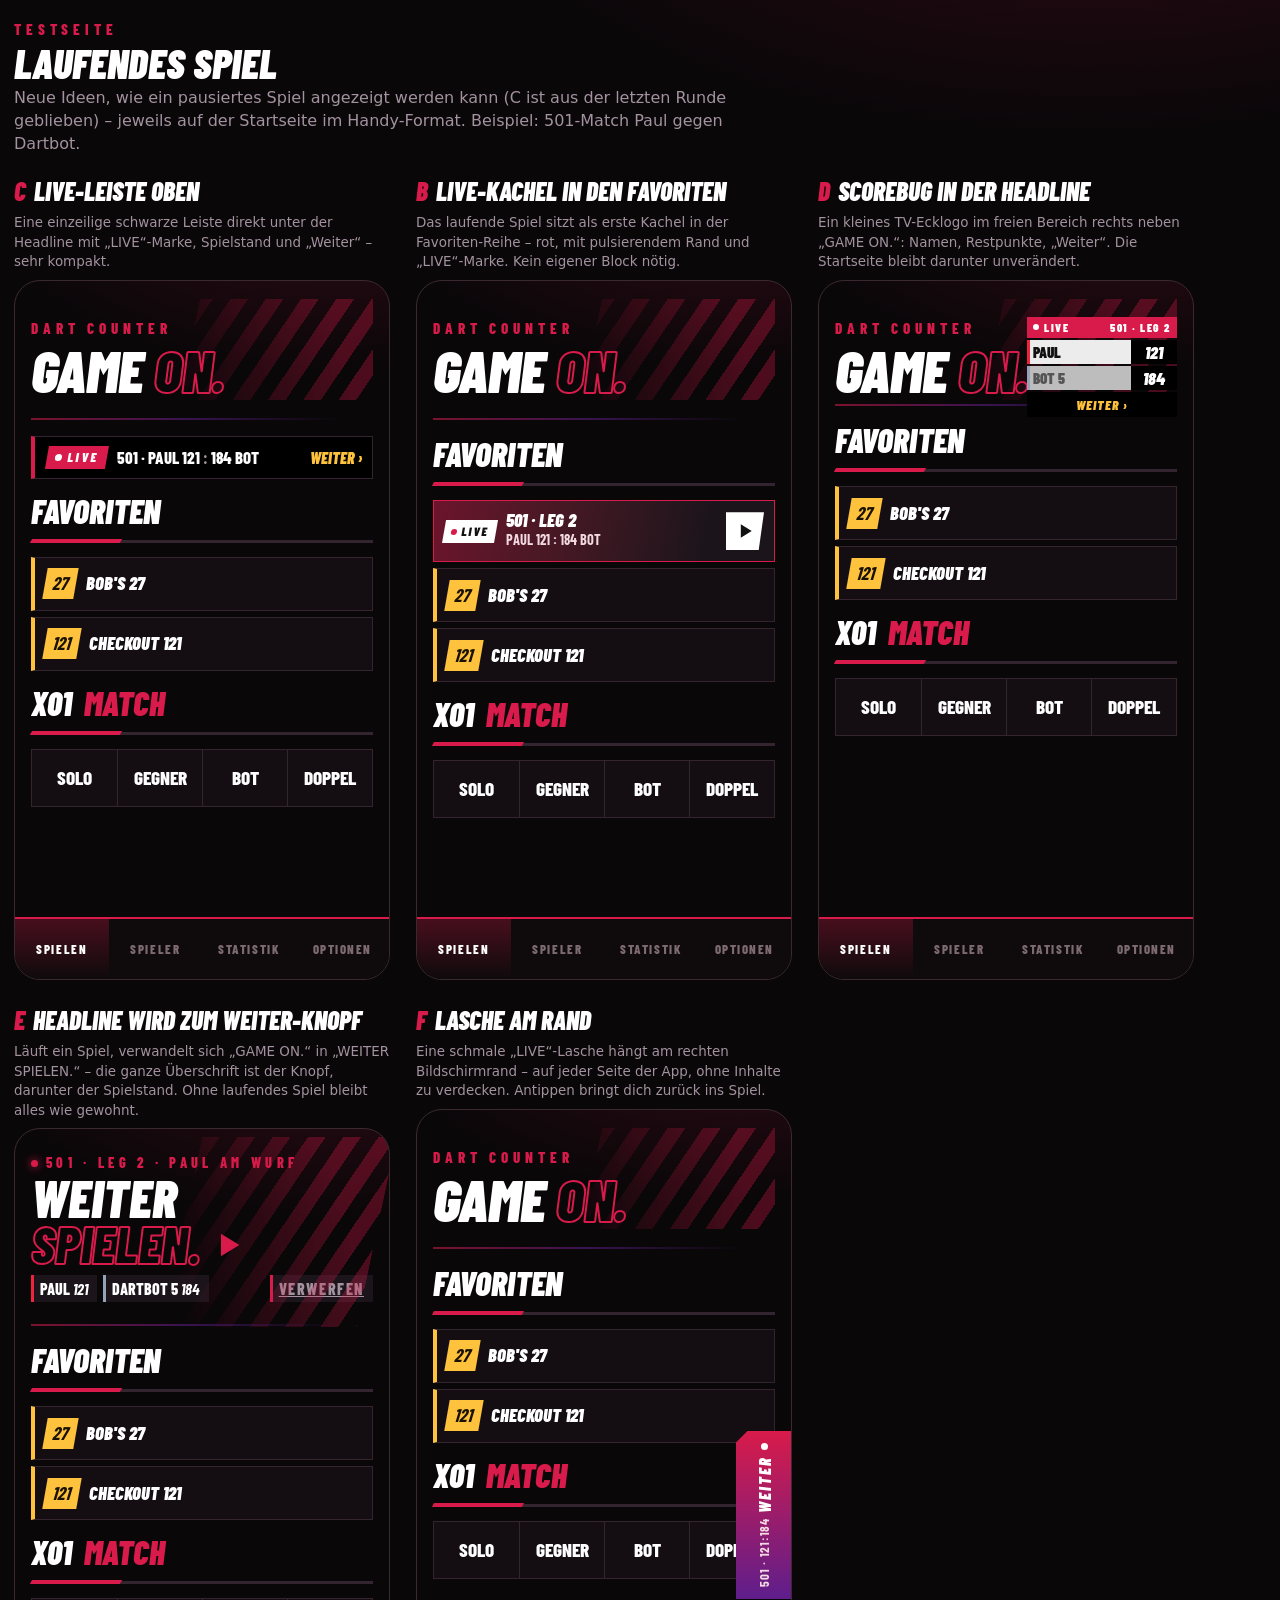
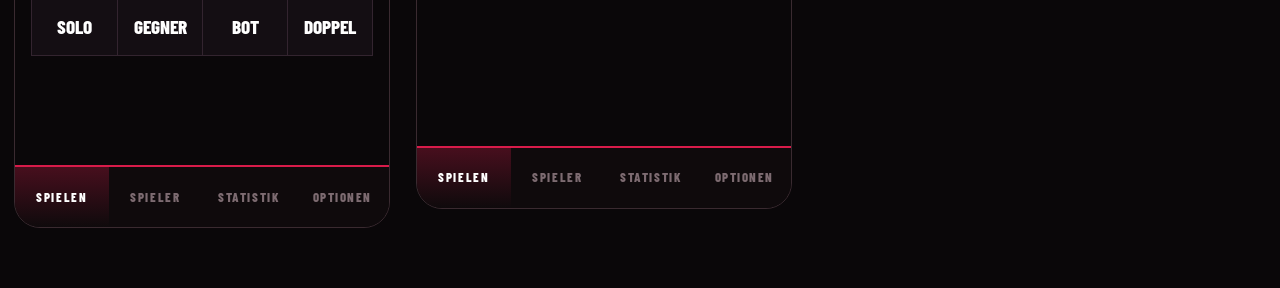
==== commit 395de0d6: "Testseite laufendes Spiel: neue Varianten (C bleibt) Co-Authored-By: Claude Opus 5.5 <noreply@anthro" ====
--- a/labs/laufendes-spiel.html
+++ b/labs/laufendes-spiel.html
@@ -60,6 +60,48 @@
   .nav-live .ico { width: 26px; height: 26px; display: block; margin: 0 auto 2px; fill: #fff; stroke: none; }
   .nav-mock.gap { grid-template-columns: 1fr 1fr 86px 1fr 1fr; }
   .nav-pulse::after { content: ""; position: absolute; top: 12px; right: 30%; width: 7px; height: 7px; border-radius: 50%; background: var(--red); box-shadow: 0 0 8px var(--red); }
+
+  /* Live-Kachel in den Favoriten */
+  .fav-live { position: relative; height: 62px; display: flex; align-items: center; gap: 10px; padding: 0 10px; background: linear-gradient(100deg, color-mix(in srgb, var(--red) 45%, var(--panel)), var(--panel-2) 80%); border: 1px solid var(--red); box-shadow: 0 0 0 0 color-mix(in srgb, var(--red) 60%, transparent); animation: ring 2s ease-out infinite; }
+  @keyframes ring { 0% { box-shadow: 0 0 0 0 color-mix(in srgb, var(--red) 55%, transparent); } 70%, 100% { box-shadow: 0 0 0 8px transparent; } }
+  .fav-live .fl-tag { font-family: var(--display); font-weight: 900; font-size: .75rem; letter-spacing: .16em; background: #fff; color: #111; padding: 3px 7px; transform: skewX(-10deg); display: flex; align-items: center; gap: 5px; }
+  .fav-live .fl-tag i { width: 6px; height: 6px; border-radius: 50%; background: var(--red); animation: live 1.6s infinite; }
+  .fav-live .fl-text { flex: 1; min-width: 0; display: flex; flex-direction: column; }
+  .fav-live .fl-text b { font-family: var(--display); font-weight: 900; font-style: italic; text-transform: uppercase; font-size: 1.15rem; line-height: 1.05; }
+  .fav-live .fl-text span { font-family: var(--display); font-weight: 700; font-size: .9rem; color: #f3d9e1; text-transform: uppercase; }
+  .fav-live .fl-go { width: 38px; height: 38px; display: grid; place-items: center; background: #fff; color: #111; clip-path: polygon(0 0, 100% 0, 86% 100%, 0 100%); }
+
+  /* Scorebug in der Headline */
+  .hero-wrap { position: relative; }
+  .scorebug { position: absolute; right: 0; top: 18px; width: 150px; display: flex; flex-direction: column; gap: 2px; z-index: 2; }
+  .scorebug .sbg-top { display: flex; justify-content: space-between; align-items: center; background: var(--red); padding: 2px 6px; font-family: var(--display); font-weight: 900; font-size: .72rem; letter-spacing: .14em; text-transform: uppercase; }
+  .scorebug .sbg-top span { display: flex; align-items: center; gap: 5px; }
+  .scorebug .sbg-top i { width: 6px; height: 6px; border-radius: 50%; background: #fff; animation: live 1.6s infinite; }
+  .scorebug .sbg-row { display: flex; height: 24px; }
+  .scorebug .sbg-n { flex: 1; background: #ececec; color: #111; font-family: var(--display); font-weight: 900; font-size: .95rem; text-transform: uppercase; display: flex; align-items: center; padding: 0 6px; box-shadow: inset 3px 0 0 var(--pc); }
+  .scorebug .sbg-row:not(.act) .sbg-n { background: #bdbdbd; color: #555; }
+  .scorebug .sbg-s { width: 46px; background: #000; display: grid; place-items: center; font-family: var(--display); font-weight: 900; font-style: italic; font-size: 1.1rem; }
+  .scorebug .sbg-go { background: #000; color: var(--gold); font-family: var(--display); font-weight: 900; font-style: italic; font-size: .85rem; text-align: center; padding: 3px; letter-spacing: .08em; text-transform: uppercase; }
+
+  /* Headline wird zum Weiter-Knopf */
+  .hero-resume { position: relative; display: block; padding: 6px 0 4px; }
+  .hero-resume .hr-kicker { font-family: var(--display); font-weight: 800; letter-spacing: .3em; font-size: .9rem; color: var(--red); text-transform: uppercase; display: flex; align-items: center; gap: 8px; }
+  .hero-resume .hr-title { font-family: var(--display); font-size: 3.3rem; font-weight: 900; font-style: italic; line-height: .88; text-transform: uppercase; }
+  .hero-resume .hr-title span { color: transparent; -webkit-text-stroke: 2px var(--red); }
+  .hero-resume .hr-title .ico { width: 34px; height: 34px; vertical-align: 2px; color: var(--red); fill: var(--red); }
+  .hero-resume .hr-meta { display: flex; gap: 6px; flex-wrap: wrap; margin-top: 8px; }
+  .hero-resume .hr-meta span { font-family: var(--display); font-weight: 800; font-size: 1rem; text-transform: uppercase; background: var(--panel-2); padding: 2px 9px; box-shadow: inset 3px 0 0 var(--pc, var(--red)); }
+  .hero-resume .hr-meta b { font-style: italic; }
+  .hero-resume .hr-x { position: absolute; right: 0; top: 8px; font-family: var(--display); font-size: .8rem; letter-spacing: .1em; color: var(--muted); text-transform: uppercase; text-decoration: underline; }
+
+  /* Lasche am Rand */
+  .edge-tab { position: absolute; right: 0; top: 46%; display: flex; flex-direction: column; align-items: center; gap: 6px; padding: 12px 8px 12px 10px; background: linear-gradient(180deg, var(--red), var(--red-2)); box-shadow: -6px 6px 24px rgba(0,0,0,.6); clip-path: polygon(12px 0, 100% 0, 100% 100%, 0 100%, 0 12px); z-index: 3; }
+  .edge-tab b { writing-mode: vertical-rl; transform: rotate(180deg); font-family: var(--display); font-weight: 900; font-style: italic; letter-spacing: .12em; text-transform: uppercase; font-size: 1rem; }
+  .edge-tab small { writing-mode: vertical-rl; transform: rotate(180deg); font-family: var(--display); font-weight: 700; font-size: .8rem; color: #f3d9e1; letter-spacing: .06em; }
+  .edge-tab i { width: 7px; height: 7px; border-radius: 50%; background: #fff; animation: live 1.6s infinite; }
+  .fav-mini .fav-live .fl-text b { background: none; color: #fff; padding: 0; transform: none; }
+  .hero-resume .hr-meta { align-items: center; }
+  .hero-resume .hr-x { position: static; margin-left: auto; }
 </style>
 </head>
 <body>
@@ -67,7 +109,7 @@
   <header>
     <div class="kicker">Testseite</div>
     <h1 style="font-size:2.6rem;font-weight:900;font-style:italic">Laufendes Spiel</h1>
-    <p class="intro">Fünf Ideen, wie ein pausiertes Spiel angezeigt werden kann – jeweils auf der Startseite im Handy-Format. Beispiel: 501-Match Paul gegen Dartbot.</p>
+    <p class="intro">Neue Ideen, wie ein pausiertes Spiel angezeigt werden kann (C ist aus der letzten Runde geblieben) – jeweils auf der Startseite im Handy-Format. Beispiel: 501-Match Paul gegen Dartbot.</p>
   </header>
   <div class="grid" id="grid"></div>
 </div>
@@ -87,20 +129,23 @@
   <div class="rc-actions"><button class="icon-btn rc-discard">${trash}</button><a class="btn primary rc-go">${play} Weiter</a></div></section>`;
 
 const V = [
-  ['A', 'Aktuell', 'Große Karte unter den Favoriten – zum Vergleich.',
-    `<div class="screen">${hero}${favs}${current}${x01}</div>${nav()}`],
-  ['B', 'Mini-Player', 'Wie bei Musik-Apps: eine schmale Leiste schwebt über der Navigation – auf jeder Seite sichtbar, nimmt auf der Startseite keinen Platz weg. Tipp öffnet das Spiel, × verwirft.',
-    `<div class="screen">${hero}${favs}${x01}</div>
-     <div class="mini-player"><div class="mp-info"><small><i class="live-dot"></i>Leg 2 · Paul am Wurf</small><b>Paul 121 : 184 Bot</b></div><span class="mp-x">${x}</span><span class="mp-go">${play}</span></div>${nav()}`],
   ['C', 'Live-Leiste oben', 'Eine einzeilige schwarze Leiste direkt unter der Headline mit „LIVE“-Marke, Spielstand und „Weiter“ – sehr kompakt.',
     `<div class="screen">${hero}<div class="live-strip"><span class="ls-tag"><i class="live-dot" style="background:#fff;box-shadow:none"></i>LIVE</span><span class="ls-text">501 · Paul 121 <em>:</em> 184 Bot</span><span class="ls-go">Weiter ›</span></div>${favs}${x01}</div>${nav()}`],
-  ['D', 'Mini-Scoreboard', 'Ein kleines TV-Scoreboard wie in der Ecke einer Übertragung: Namensbalken, Legs, Restpunkte – darunter Weiter und Verwerfen.',
-    `<div class="screen">${hero}<div class="mini-sb"><div class="msb-top"><span><i class="live-dot"></i>Laufendes Spiel · 501 · Leg 2</span></div>
-      <div class="msb-row act" style="--pc:#ef233c"><div class="msb-name">Paul</div><div class="msb-legs">1</div><div class="msb-score">121</div></div>
-      <div class="msb-row" style="--pc:#94a3b8"><div class="msb-name">Dartbot 5</div><div class="msb-legs">0</div><div class="msb-score">184</div></div>
-      <div class="msb-go"><button class="btn ghost" style="flex:0 0 auto">${trash}</button><button class="btn primary">${play} Weiter</button></div></div>${favs}${x01}</div>${nav()}`],
-  ['E', 'Live-Knopf in der Navigation', 'Die Startseite bleibt komplett frei. Läuft ein Spiel, erscheint mittig in der Navigation ein runder „Weiter“-Knopf – ein Tipp, und man ist zurück im Spiel.',
-    `<div class="screen">${hero}${favs}${x01}</div><a class="nav-live">${play}Weiter</a>${nav('gap')}`],
+  ['B', 'Live-Kachel in den Favoriten', 'Das laufende Spiel sitzt als erste Kachel in der Favoriten-Reihe – rot, mit pulsierendem Rand und „LIVE“-Marke. Kein eigener Block nötig.',
+    `<div class="screen">${hero}<div class="block-head"><h2>Favoriten</h2></div>
+      <div class="fav-mini"><a class="fav-live"><span class="fl-tag"><i></i>LIVE</span><span class="fl-text"><b>501 · Leg 2</b><span>Paul 121 : 184 Bot</span></span><span class="fl-go">${play}</span></a><div><b>27</b>Bob's 27</div><div><b>121</b>Checkout 121</div></div>${x01}</div>${nav()}`],
+  ['D', 'Scorebug in der Headline', 'Ein kleines TV-Ecklogo im freien Bereich rechts neben „GAME ON.“: Namen, Restpunkte, „Weiter“. Die Startseite bleibt darunter unverändert.',
+    `<div class="screen"><div class="hero-wrap">${hero}<a class="scorebug"><div class="sbg-top"><span><i></i>Live</span><span>501 · Leg 2</span></div>
+      <div class="sbg-row act" style="--pc:#ef233c"><div class="sbg-n">Paul</div><div class="sbg-s">121</div></div>
+      <div class="sbg-row" style="--pc:#94a3b8"><div class="sbg-n">Bot 5</div><div class="sbg-s">184</div></div>
+      <div class="sbg-go">Weiter ›</div></a></div>${favs}${x01}</div>${nav()}`],
+  ['E', 'Headline wird zum Weiter-Knopf', 'Läuft ein Spiel, verwandelt sich „GAME ON.“ in „WEITER SPIELEN.“ – die ganze Überschrift ist der Knopf, darunter der Spielstand. Ohne laufendes Spiel bleibt alles wie gewohnt.',
+    `<div class="screen"><a class="hero-resume"><div class="hero-stripes"></div><div class="hr-kicker"><i class="live-dot"></i>501 · Leg 2 · Paul am Wurf</div>
+      <div class="hr-title">Weiter<br><span>spielen.</span> ${play}</div>
+      <div class="hr-meta"><span style="--pc:#ef233c">Paul <b>121</b></span><span style="--pc:#94a3b8">Dartbot 5 <b>184</b></span><span class="hr-x">Verwerfen</span></div></a>
+      <div class="hero-divider"></div>${favs}${x01}</div>${nav()}`],
+  ['F', 'Lasche am Rand', 'Eine schmale „LIVE“-Lasche hängt am rechten Bildschirmrand – auf jeder Seite der App, ohne Inhalte zu verdecken. Antippen bringt dich zurück ins Spiel.',
+    `<div class="screen">${hero}${favs}${x01}</div><a class="edge-tab"><i></i><b>Weiter</b><small>501 · 121:184</small></a>${nav()}`],
 ];
 
 document.getElementById('grid').innerHTML = V.map(([n, t, d, html]) =>
